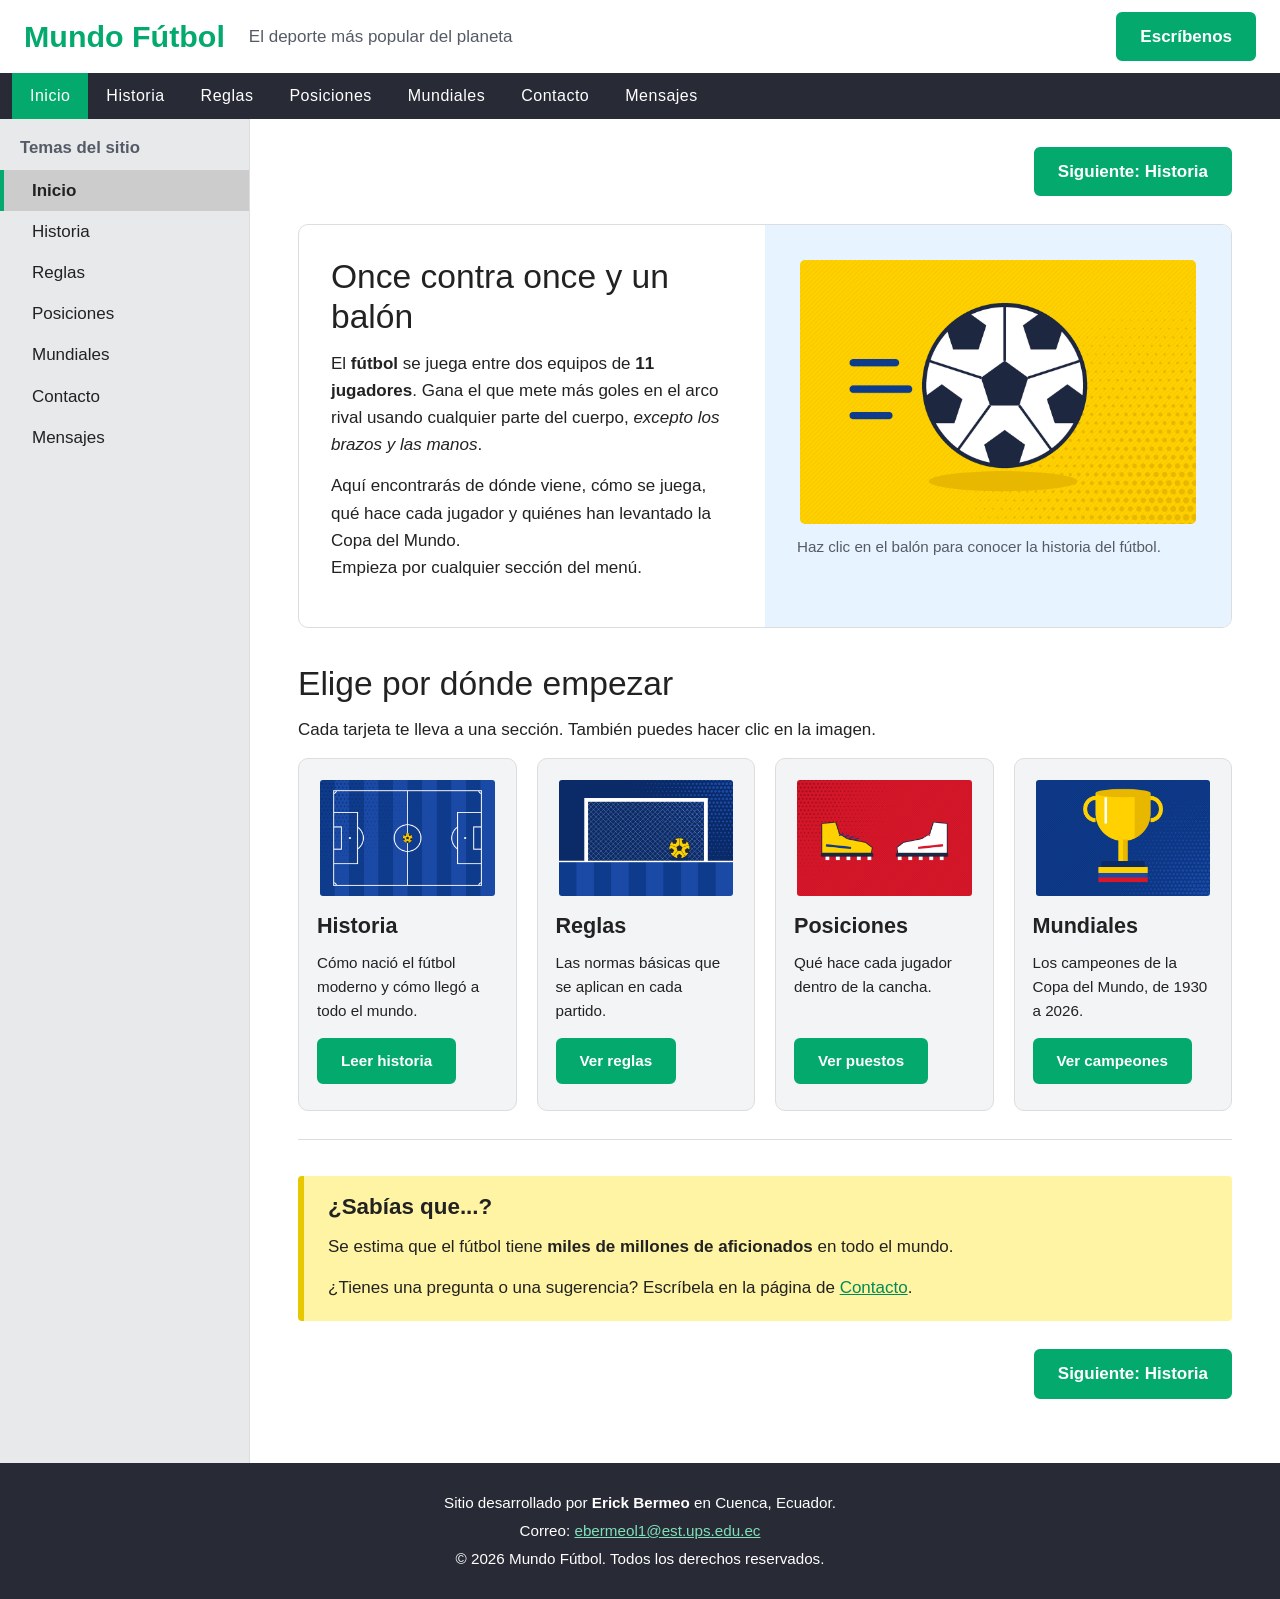
==== index.html @ a67e154d "Prueba 1 del Deber" ====
<!DOCTYPE html>
<html lang="es">
<head>
    <meta charset="UTF-8">
    <meta name="viewport" content="width=device-width, initial-scale=1.0">
    <title>Mundo Fútbol - Inicio</title>
    <link rel="stylesheet" href="css/estilos.css">
</head>
<body>
    <div class="contenedor">

        <header class="cabecera">
            <h1><a href="index.html">Mundo Fútbol</a></h1>
            <p>El deporte más popular del planeta</p>
            <a class="boton" href="paginas/contacto.html">Escríbenos</a>
        </header>

        <nav class="barra">
            <ul>
                <li><a href="index.html" class="actual">Inicio</a></li>
                <li><a href="paginas/historia.html">Historia</a></li>
                <li><a href="paginas/reglas.html">Reglas</a></li>
                <li><a href="paginas/posiciones.html">Posiciones</a></li>
                <li><a href="paginas/mundiales.html">Mundiales</a></li>
                <li><a href="paginas/contacto.html">Contacto</a></li>
                <li><a href="paginas/mensajes.php">Mensajes</a></li>
            </ul>
        </nav>

        <div class="cuerpo">

            <nav class="menu">
                <p>Temas del sitio</p>
                <ul>
                    <li><a href="index.html" class="actual">Inicio</a></li>
                    <li><a href="paginas/historia.html">Historia</a></li>
                    <li><a href="paginas/reglas.html">Reglas</a></li>
                    <li><a href="paginas/posiciones.html">Posiciones</a></li>
                    <li><a href="paginas/mundiales.html">Mundiales</a></li>
                    <li><a href="paginas/contacto.html">Contacto</a></li>
                    <li><a href="paginas/mensajes.php">Mensajes</a></li>
                </ul>
            </nav>

            <main class="contenido">

                <p class="pasos"><a class="boton" href="paginas/historia.html">Siguiente: Historia</a></p>

                <section id="bienvenida">
                    <div class="intro">
                        <h2>Once contra once y un balón</h2>
                        <p>
                            El <strong>fútbol</strong> se juega entre dos equipos de <strong>11 jugadores</strong>.
                            Gana el que mete más goles en el arco rival usando cualquier parte del cuerpo,
                            <em>excepto los brazos y las manos</em>.
                        </p>
                        <p>
                            Aquí encontrarás de dónde viene, cómo se juega, qué hace cada jugador y quiénes
                            han levantado la Copa del Mundo.<br>
                            Empieza por cualquier sección del menú.
                        </p>
                    </div>

                    <figure>
                        <a href="paginas/historia.html">
                            <img src="images/balon.png" alt="Balón de fútbol, enlace a la página de Historia">
                        </a>
                        <figcaption>Haz clic en el balón para conocer la historia del fútbol.</figcaption>
                    </figure>
                </section>

                <section>
                    <h2>Elige por dónde empezar</h2>
                    <p>Cada tarjeta te lleva a una sección. También puedes hacer clic en la imagen.</p>

                    <div class="tarjetas">
                        <article class="tarjeta">
                            <a href="paginas/historia.html">
                                <img src="images/cancha.png" alt="Cancha de fútbol, enlace a la página de Historia">
                            </a>
                            <h3>Historia</h3>
                            <p>Cómo nació el fútbol moderno y cómo llegó a todo el mundo.</p>
                            <p class="acciones"><a class="boton" href="paginas/historia.html">Leer historia</a></p>
                        </article>

                        <article class="tarjeta">
                            <a href="paginas/reglas.html">
                                <img src="images/arco.png" alt="Arco de fútbol, enlace a la página de Reglas">
                            </a>
                            <h3>Reglas</h3>
                            <p>Las normas básicas que se aplican en cada partido.</p>
                            <p class="acciones"><a class="boton" href="paginas/reglas.html">Ver reglas</a></p>
                        </article>

                        <article class="tarjeta">
                            <a href="paginas/posiciones.html">
                                <img src="images/botines.png" alt="Botines de fútbol, enlace a la página de Posiciones">
                            </a>
                            <h3>Posiciones</h3>
                            <p>Qué hace cada jugador dentro de la cancha.</p>
                            <p class="acciones"><a class="boton" href="paginas/posiciones.html">Ver puestos</a></p>
                        </article>

                        <article class="tarjeta">
                            <a href="paginas/mundiales.html">
                                <img src="images/trofeo.png" alt="Trofeo de la Copa del Mundo, enlace a la página de Mundiales">
                            </a>
                            <h3>Mundiales</h3>
                            <p>Los campeones de la Copa del Mundo, de 1930 a 2026.</p>
                            <p class="acciones"><a class="boton" href="paginas/mundiales.html">Ver campeones</a></p>
                        </article>
                    </div>
                </section>

                <aside>
                    <h2>¿Sabías que...?</h2>
                    <p>Se estima que el fútbol tiene <strong>miles de millones de aficionados</strong> en todo el mundo.</p>
                    <p>¿Tienes una pregunta o una sugerencia? Escríbela en la página de <a href="paginas/contacto.html">Contacto</a>.</p>
                </aside>

                <p class="pasos"><a class="boton" href="paginas/historia.html">Siguiente: Historia</a></p>

            </main>
        </div>

        <footer class="pie">
            <p>Sitio desarrollado por <strong>Erick Bermeo</strong> en Cuenca, Ecuador.</p>
            <p>Correo: <a href="mailto:ebermeol1@est.ups.edu.ec">ebermeol1@est.ups.edu.ec</a></p>
            <p>&copy; 2026 Mundo Fútbol. Todos los derechos reservados.</p>
        </footer>

    </div>
</body>
</html>
---- css/estilos.css ----
:root {
    --verde: #04aa6d;
    --verde-oscuro: #038a58;
    --oscuro: #282a35;
    --gris: #e7e9eb;
    --gris-medio: #cccccc;
    --gris-texto: #555b66;
    --borde: #dddddd;
    --celeste: #e7f3ff;
    --nota: #fff4a3;
    --blanco: #ffffff;
    --texto: #222222;
}

* {
    box-sizing: border-box;
}

body {
    margin: 0;
    background-color: var(--blanco);
    color: var(--texto);
    font-family: "Segoe UI", "Source Sans Pro", Verdana, Arial, sans-serif;
    font-size: 17px;
    line-height: 1.6;
}

a {
    color: var(--verde-oscuro);
}

a:hover {
    color: var(--texto);
}

h1,
h2,
h3 {
    margin: 0 0 12px;
    font-weight: 600;
    line-height: 1.2;
}

h1 {
    font-size: 1.9rem;
}

h2 {
    font-size: 2.1rem;
    font-weight: 400;
}

h3 {
    font-size: 1.35rem;
}

p {
    margin: 0 0 14px;
}


.contenedor {
    max-width: 1400px;
    margin: 0 auto;
    display: flex;
    flex-direction: column;
}

.cabecera {
    display: flex;
    justify-content: space-between;
    align-items: center;
    gap: 10px 24px;
    padding: 12px 24px;
    background-color: var(--blanco);
}

.cabecera h1 {
    margin: 0;
}

.cabecera h1 a {
    color: var(--verde);
    text-decoration: none;
}

.cabecera p {
    flex: 1;
    margin: 0;
    color: var(--gris-texto);
}

.cuerpo {
    display: flex;
    justify-content: space-between;
    align-items: stretch;
    gap: 0;
}

.menu {
    flex: 0 0 250px;
}

.menu ul {
    position: sticky;
    top: 0;
}

.contenido {
    flex: 1;
    min-width: 0;
}


.menu {
    padding: 16px 0;
    background-color: var(--gris);
    border-right: 1px solid var(--borde);
}

.contenido {
    padding: 28px 48px 36px;
}

.contenido section {
    margin-bottom: 36px;
    padding-bottom: 28px;
    border-bottom: 1px solid var(--borde);
}

.contenido article {
    margin-bottom: 20px;
}

.contenido p,
.contenido li {
    max-width: 75ch;
}

.contenido .pasos {
    display: flex;
    justify-content: space-between;
    align-items: center;
    gap: 12px;
    max-width: none;
    margin: 28px 0;
}

.contenido .pasos:first-child {
    margin-top: 0;
}

.pasos .boton:not(.secundario) {
    margin-left: auto;
}

#bienvenida {
    display: flex;
    flex-wrap: wrap;
    align-items: stretch;
    padding: 0;
    overflow: hidden;
    border: 1px solid var(--borde);
    border-radius: 10px;
}

#bienvenida .intro {
    flex: 1 1 340px;
    padding: 32px;
}

#bienvenida figure {
    flex: 1 1 340px;
    max-width: none;
    margin: 0;
    padding: 32px;
    background-color: var(--celeste);
}

aside {
    margin-top: 8px;
    padding: 18px 24px 6px;
    background-color: var(--nota);
    border-left: 6px solid #e6c700;
    border-radius: 4px;
}

aside h2 {
    font-size: 1.4rem;
    font-weight: 600;
}


.barra {
    background-color: var(--oscuro);
}

.barra ul {
    display: flex;
    flex-wrap: wrap;
    margin: 0;
    padding: 0 12px;
    list-style-type: none;
}

.barra a {
    display: block;
    padding: 10px 18px;
    color: var(--blanco);
    font-size: 1rem;
    letter-spacing: 0.5px;
    text-decoration: none;
}

.barra a:hover {
    background-color: #000000;
    color: var(--blanco);
}

.barra a.actual {
    background-color: var(--verde);
}

.menu p {
    margin: 0 0 8px;
    padding: 0 20px;
    color: var(--gris-texto);
    font-size: 1.05rem;
    font-weight: 600;
}

.menu ul {
    list-style-type: none;
    margin: 0;
    padding: 0;
}

.menu a {
    display: block;
    padding: 7px 20px 7px 28px;
    background-color: var(--gris);
    color: var(--texto);
    border-left: 4px solid transparent;
    text-decoration: none;
}

.menu a:hover {
    background-color: var(--gris-medio);
    color: #000000;
}

.menu a:active {
    background-color: var(--verde);
    color: var(--blanco);
}

.menu a.actual {
    background-color: var(--gris-medio);
    border-left-color: var(--verde);
    font-weight: 600;
}


.tarjetas {
    display: flex;
    flex-wrap: wrap;
    justify-content: flex-start;
    align-items: stretch;
    gap: 20px;
}

.tarjeta {
    flex: 0 1 calc(25% - 15px);
    min-width: 190px;
    display: flex;
    flex-direction: column;
    padding: 18px;
    background-color: #f3f4f6;
    border: 1px solid var(--borde);
    border-radius: 10px;
}

.tarjetas .tarjeta {
    margin-bottom: 0;
}

.tarjeta img {
    width: 100%;
    margin-bottom: 14px;
    border-radius: 6px;
}

.tarjeta p {
    font-size: 0.95rem;
}

.tarjeta .dorsal {
    margin-bottom: 6px;
    color: var(--verde);
    font-size: 3.4rem;
    font-weight: 700;
    line-height: 1;
}

.tarjeta .nota {
    margin-top: auto;
    margin-bottom: 0;
    color: var(--gris-texto);
    font-style: italic;
}

.acciones {
    margin-top: auto;
    margin-bottom: 0;
}

.boton {
    display: inline-block;
    margin: 0 8px 8px 0;
    padding: 9px 22px;
    background-color: var(--verde);
    color: var(--blanco);
    border: 2px solid var(--verde);
    border-radius: 6px;
    font-weight: 600;
    text-decoration: none;
}

.boton:hover {
    background-color: var(--verde-oscuro);
    border-color: var(--verde-oscuro);
    color: var(--blanco);
}

.boton:active {
    background-color: var(--oscuro);
    border-color: var(--oscuro);
}

.secundario {
    background-color: var(--blanco);
    color: var(--texto);
    border-color: var(--texto);
}

.secundario:hover {
    background-color: var(--gris);
    border-color: var(--texto);
    color: var(--texto);
}

.cabecera .boton,
.pasos .boton {
    margin: 0;
}


img {
    display: block;
    max-width: 100%;
    height: auto;
}

figure {
    max-width: 480px;
    margin: 24px 0;
}

figure img {
    width: 100%;
    border-radius: 8px;
}

figcaption {
    margin-top: 8px;
    color: var(--gris-texto);
    font-size: 0.95rem;
}

a img {
    border: 3px solid transparent;
}

a:hover img {
    border-color: var(--verde);
}

.contenido ul {
    padding-left: 1.4em;
    list-style-type: square;
}

.contenido ol {
    padding-left: 1.8em;
    list-style-type: decimal;
}

.contenido li {
    margin-bottom: 6px;
}

.contenido li::marker {
    color: var(--verde);
    font-weight: 700;
}

.video {
    display: block;
    width: 100%;
    max-width: 680px;
    height: auto;
    aspect-ratio: 16 / 9;
    border: 0;
    border-radius: 8px;
}


.tabla-desplazable {
    overflow-x: auto;
    margin-bottom: 18px;
}

table {
    width: 100%;
    border-collapse: collapse;
}

th,
td {
    padding: 10px 14px;
    border: 1px solid var(--borde);
    text-align: left;
    vertical-align: top;
}

th {
    background-color: var(--verde);
    color: var(--blanco);
    font-weight: 600;
}

td {
    overflow-wrap: break-word;
}

tbody tr:nth-child(even) {
    background-color: var(--gris);
}

tbody tr:hover {
    background-color: #d9eee1;
}

.estrellas {
    margin-left: 6px;
    color: #d4a017;
    letter-spacing: 2px;
}

#tabla-campeones td:nth-child(2) {
    font-weight: 700;
    white-space: nowrap;
}

#tabla-mensajes td:nth-child(2) {
    min-width: 150px;
}

#tabla-mensajes td:nth-child(5) {
    min-width: 200px;
    overflow-wrap: anywhere;
}


#form-contacto {
    max-width: 640px;
}

fieldset {
    margin: 0 0 24px;
    padding: 18px 22px 4px;
    border: 1px solid var(--borde);
    border-radius: 10px;
}

legend {
    padding: 0 8px;
    color: var(--verde-oscuro);
    font-size: 1.15rem;
    font-weight: 600;
}

.campo {
    margin-bottom: 18px;
}

label {
    display: block;
    margin-bottom: 6px;
    font-weight: 600;
}

input,
textarea {
    width: 100%;
    padding: 10px 12px;
    border: 1px solid var(--gris-medio);
    border-radius: 6px;
    color: inherit;
    font-family: inherit;
    font-size: 1rem;
}

textarea {
    min-height: 170px;
    resize: vertical;
}

input:focus,
textarea:focus {
    outline: none;
    background-color: #f3fbf7;
    border-color: var(--verde);
    box-shadow: 0 0 0 3px #b8e6d2;
}

.ayuda {
    display: block;
    margin-top: 5px;
    color: var(--gris-texto);
    font-size: 0.88rem;
}

button {
    padding: 11px 28px;
    background-color: var(--verde);
    color: var(--blanco);
    border: 0;
    border-radius: 6px;
    font-family: inherit;
    font-size: 1.05rem;
    font-weight: 600;
    cursor: pointer;
}

button:hover {
    background-color: var(--verde-oscuro);
}

button:active {
    background-color: var(--oscuro);
}


.aviso {
    margin-bottom: 22px;
    padding: 18px 24px 6px;
    border-left: 6px solid;
    border-radius: 4px;
}

.exito {
    background-color: #d9eee1;
    border-color: var(--verde);
}

.error {
    background-color: #ffdddd;
    border-color: #f44336;
}

.informacion {
    background-color: #ddffff;
    border-color: #2196f3;
}

#total-mensajes {
    display: inline-block;
    padding: 6px 16px;
    background-color: var(--gris);
    border-radius: 20px;
}


.pie {
    padding: 24px;
    background-color: var(--oscuro);
    color: var(--blanco);
    font-size: 0.95rem;
    text-align: center;
}

.pie p {
    margin: 4px 0;
}

.pie a {
    color: #7fe0b8;
}

.pie a:hover {
    color: var(--blanco);
}


@media (max-width: 860px) {
    .cabecera {
        flex-wrap: wrap;
    }

    .cabecera p {
        flex-basis: 100%;
        order: 3;
    }

    .cuerpo {
        flex-direction: column;
        align-items: stretch;
    }

    .menu {
        display: none;
    }

    .cabecera {
        padding: 12px 16px;
    }

    .cabecera h1 {
        font-size: 1.5rem;
    }

    .contenido {
        padding: 22px 18px;
    }

    .tarjeta {
        flex: 1 1 calc(50% - 10px);
        min-width: 0;
    }

    #bienvenida .intro,
    #bienvenida figure {
        padding: 22px;
    }
}

@media (max-width: 480px) {
    .tarjeta {
        flex-basis: 100%;
    }

    .barra a {
        padding: 8px 12px;
    }
}
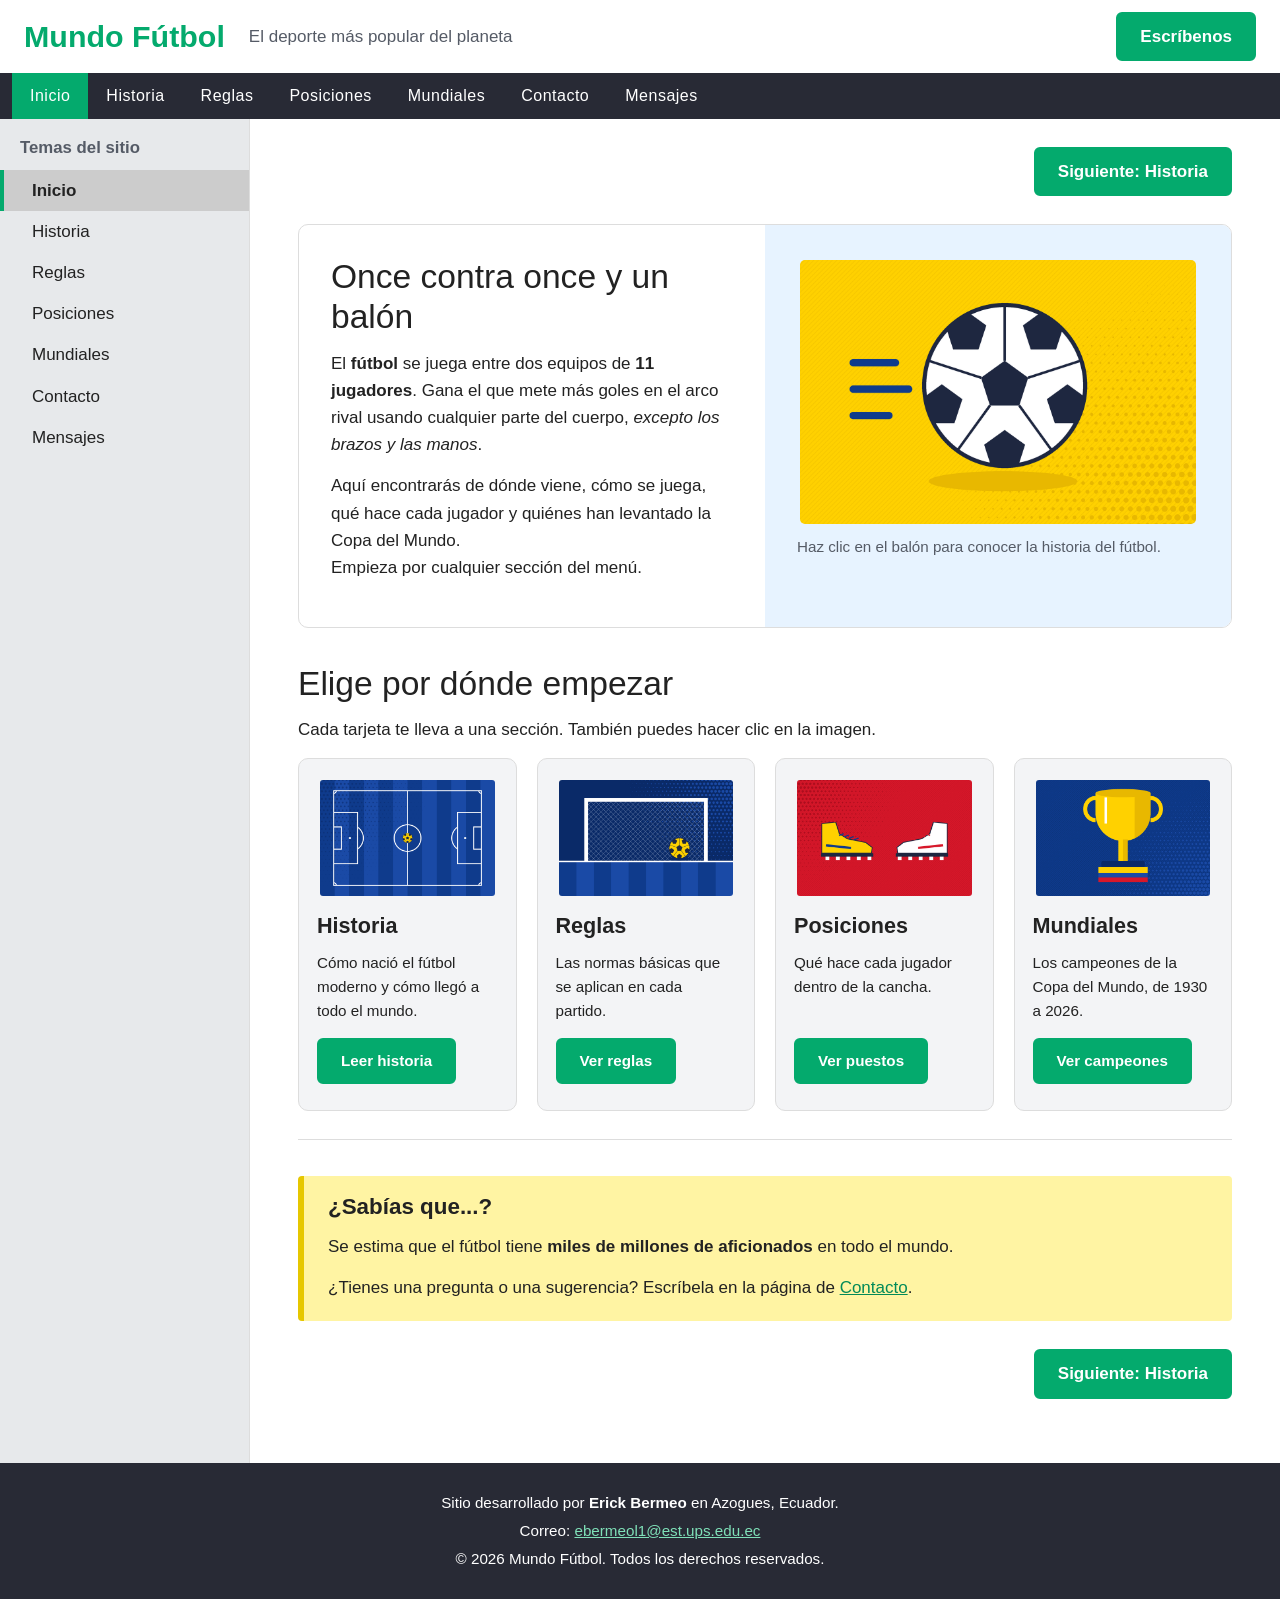
==== commit 93f60f9a: "3" ====
--- a/index.html
+++ b/index.html
@@ -124,7 +124,7 @@
         </div>
 
         <footer class="pie">
-            <p>Sitio desarrollado por <strong>Erick Bermeo</strong> en Cuenca, Ecuador.</p>
+            <p>Sitio desarrollado por <strong>Erick Bermeo</strong> en Azogues, Ecuador.</p>
             <p>Correo: <a href="mailto:ebermeol1@est.ups.edu.ec">ebermeol1@est.ups.edu.ec</a></p>
             <p>&copy; 2026 Mundo Fútbol. Todos los derechos reservados.</p>
         </footer>
